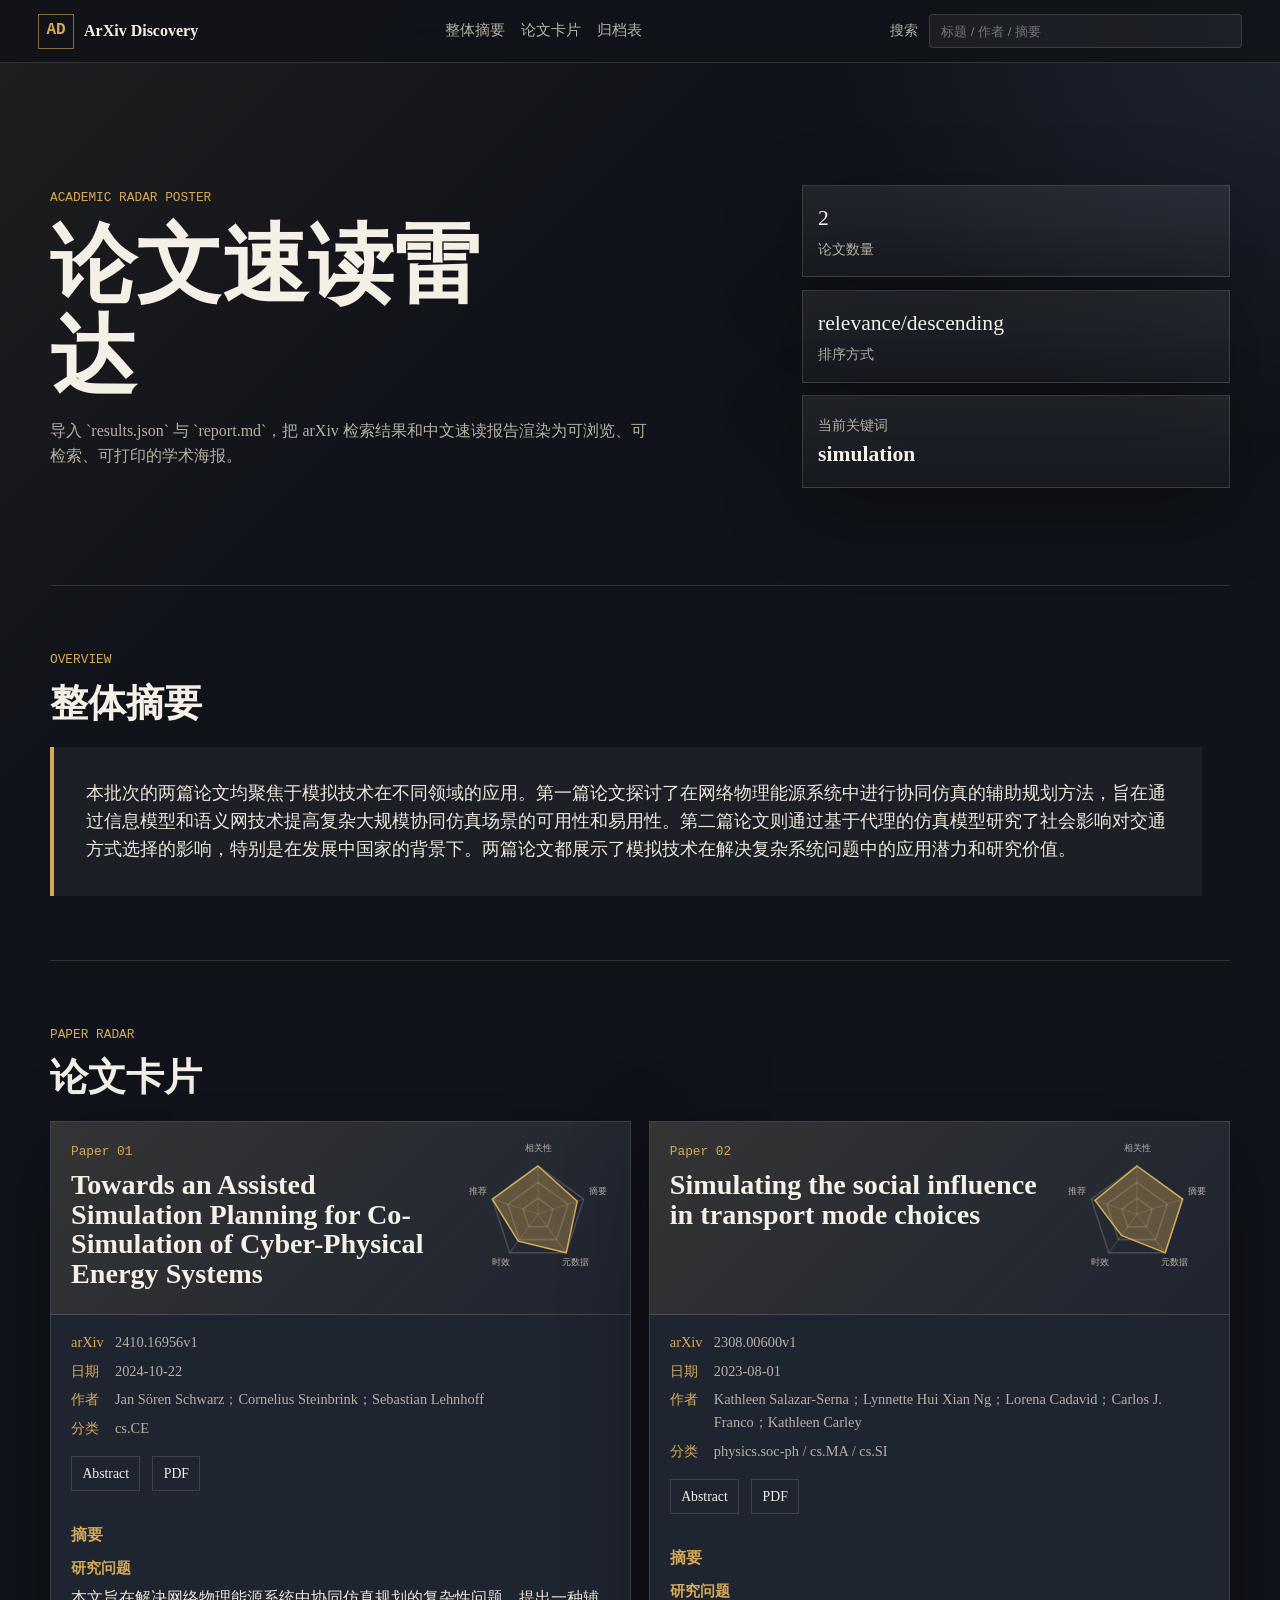
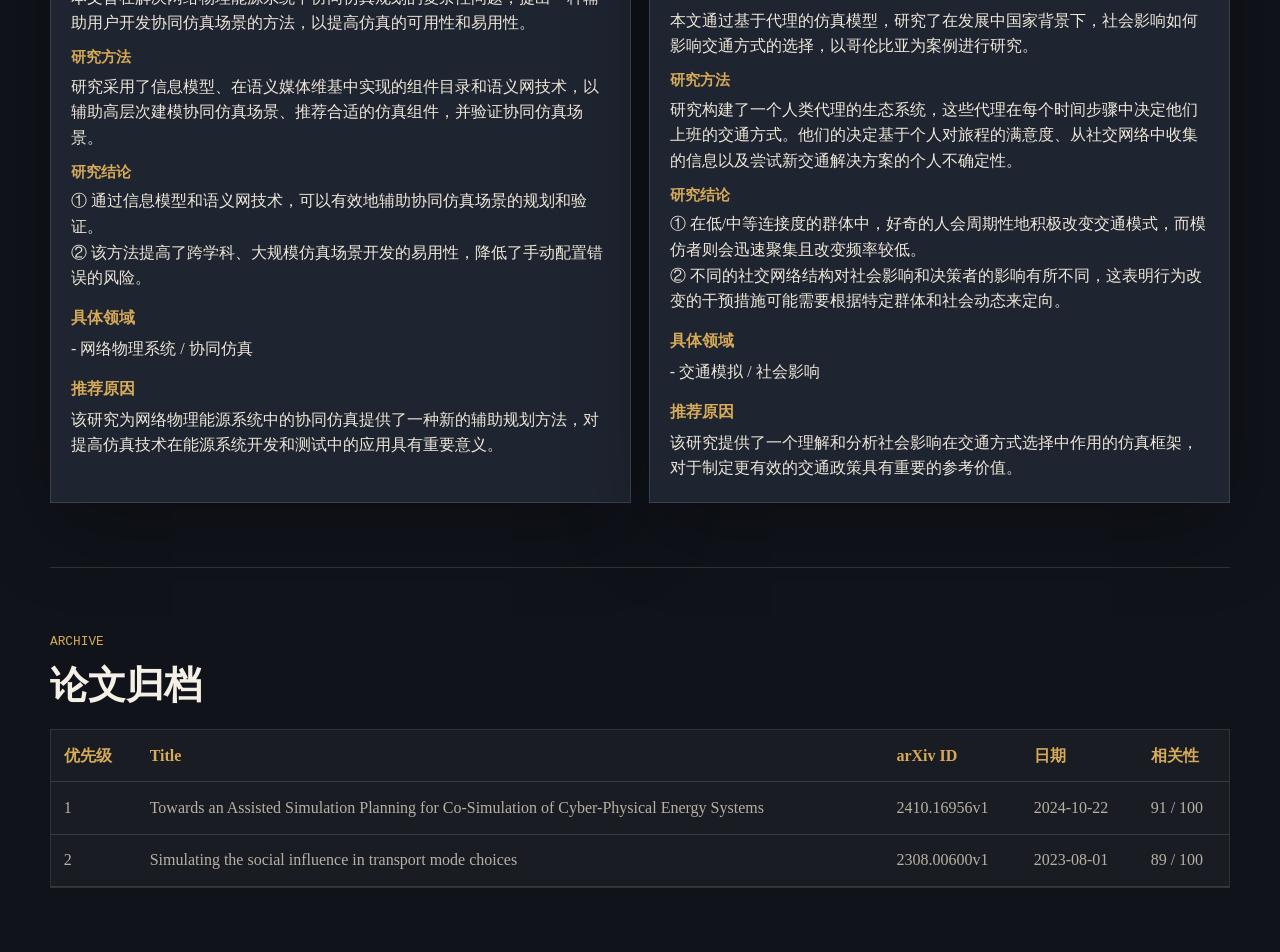
==== runs/2-3-simulation/index.html @ 4f0e8d88 "自动打开html" ====
<!doctype html>
<html lang="zh-CN">
  <head>
    <meta charset="utf-8" />
    <meta name="viewport" content="width=device-width, initial-scale=1" />
    <title>ArXiv Discovery 论文雷达</title>
    <style>
:root {
  --ink: #f5f0e6;
  --muted: #b8b0a3;
  --paper: #151820;
  --panel: #1e2430;
  --panel-2: #252b37;
  --line: rgba(245, 240, 230, 0.14);
  --gold: #d6aa58;
  --sage: #8fb7a0;
  --coral: #d88a70;
  --blue: #88a6d8;
  --shadow: 0 24px 80px rgba(0, 0, 0, 0.28);
}

* {
  box-sizing: border-box;
}

html {
  scroll-behavior: smooth;
}

body {
  margin: 0;
  background:
    linear-gradient(135deg, rgba(214, 170, 88, 0.08), transparent 36rem),
    radial-gradient(circle at top right, rgba(136, 166, 216, 0.12), transparent 28rem),
    #10131a;
  color: var(--ink);
  font-family: Georgia, "Times New Roman", "Songti SC", serif;
  line-height: 1.6;
}

a {
  color: inherit;
}

.topbar {
  position: sticky;
  top: 0;
  z-index: 20;
  display: grid;
  grid-template-columns: max-content 1fr minmax(14rem, 22rem);
  gap: 1.25rem;
  align-items: center;
  padding: 0.85rem clamp(1rem, 3vw, 2.5rem);
  border-bottom: 1px solid var(--line);
  background: rgba(16, 19, 26, 0.88);
  backdrop-filter: blur(16px);
}

.brand {
  display: inline-flex;
  gap: 0.65rem;
  align-items: center;
  text-decoration: none;
  font-weight: 700;
}

.brand-mark {
  display: grid;
  place-items: center;
  width: 2.2rem;
  height: 2.2rem;
  border: 1px solid rgba(214, 170, 88, 0.6);
  color: var(--gold);
  font-family: ui-monospace, SFMono-Regular, Menlo, monospace;
}

.nav {
  display: flex;
  gap: 1rem;
  justify-content: center;
  font-size: 0.92rem;
  color: var(--muted);
}

.nav a {
  text-decoration: none;
}

.nav a:hover {
  color: var(--gold);
}

.search-box {
  display: grid;
  grid-template-columns: max-content 1fr;
  gap: 0.7rem;
  align-items: center;
  color: var(--muted);
  font-size: 0.85rem;
}

.search-box input,
.import-panel input {
  width: 100%;
  min-width: 0;
}

.search-box input {
  border: 1px solid var(--line);
  border-radius: 4px;
  padding: 0.55rem 0.7rem;
  background: rgba(255, 255, 255, 0.05);
  color: var(--ink);
}

main {
  width: min(1180px, calc(100% - 2rem));
  margin: 0 auto;
}

.hero {
  min-height: 58vh;
  display: grid;
  grid-template-columns: minmax(0, 1.25fr) minmax(18rem, 0.75fr);
  gap: clamp(1.25rem, 3vw, 3rem);
  align-items: center;
  padding: clamp(2rem, 5vw, 4rem) 0 2.5rem;
}

.eyebrow {
  margin: 0 0 0.75rem;
  color: var(--gold);
  font-family: ui-monospace, SFMono-Regular, Menlo, monospace;
  font-size: 0.8rem;
  letter-spacing: 0;
  text-transform: uppercase;
}

h1,
h2,
h3 {
  margin: 0;
  line-height: 1.05;
}

h1 {
  max-width: 10ch;
  font-size: clamp(2.7rem, 7vw, 5.4rem);
  font-weight: 700;
}

h2 {
  font-size: clamp(1.35rem, 3vw, 2.4rem);
}

h3 {
  font-size: clamp(1.35rem, 2.2vw, 2rem);
}

.hero-text {
  max-width: 38rem;
  color: var(--muted);
  font-size: 1rem;
}

.import-panel {
  display: grid;
  grid-template-columns: repeat(2, minmax(0, 1fr));
  gap: 0.9rem;
  max-width: 48rem;
  margin-top: 2rem;
}

.is-exported .import-panel {
  display: none;
}

.import-panel label {
  display: grid;
  gap: 0.6rem;
  padding: 1rem;
  border: 1px solid var(--line);
  background: rgba(255, 255, 255, 0.04);
}

.import-panel span {
  color: var(--muted);
  font-size: 0.9rem;
}

.hero-dashboard {
  display: grid;
  gap: 0.8rem;
}

.metric,
.query-card {
  padding: 0.95rem;
  border: 1px solid var(--line);
  background: linear-gradient(180deg, rgba(255, 255, 255, 0.07), rgba(255, 255, 255, 0.03));
  box-shadow: var(--shadow);
}

.metric span,
.query-card strong {
  display: block;
  overflow-wrap: anywhere;
  color: var(--ink);
  font-size: 1.35rem;
}

.metric strong,
.query-card span {
  color: var(--muted);
  font-size: 0.85rem;
  font-weight: 400;
}

.section-band {
  padding: 4rem 0;
  border-top: 1px solid var(--line);
}

.section-heading {
  display: block;
  margin-bottom: 1.5rem;
  text-align: left;
}

.summary-block {
  max-width: 72rem;
  padding: clamp(1.25rem, 3vw, 2rem);
  border-left: 4px solid var(--gold);
  background: rgba(255, 255, 255, 0.05);
  color: #eee6d8;
  font-size: 1.1rem;
}

.paper-grid {
  display: grid;
  grid-template-columns: repeat(2, minmax(0, 1fr));
  gap: 1.1rem;
}

.paper-grid.empty {
  display: block;
  color: var(--muted);
}

.paper-card {
  border: 1px solid var(--line);
  background: var(--panel);
  box-shadow: var(--shadow);
}

.paper-card.hidden {
  display: none;
}

.paper-card-head {
  display: grid;
  grid-template-columns: minmax(0, 1fr) 9rem;
  gap: 1rem;
  align-items: start;
  padding: 1.25rem;
  border-bottom: 1px solid var(--line);
  background: linear-gradient(135deg, rgba(214, 170, 88, 0.12), transparent);
}

.paper-index {
  margin: 0 0 0.45rem;
  color: var(--gold);
  font-family: ui-monospace, SFMono-Regular, Menlo, monospace;
  font-size: 0.8rem;
}

.meta-list {
  display: grid;
  grid-template-columns: max-content 1fr;
  gap: 0.35rem 0.7rem;
  margin: 0;
  padding: 1rem 1.25rem;
  color: var(--muted);
  font-size: 0.9rem;
}

.meta-list dt {
  color: var(--gold);
}

.meta-list dd {
  margin: 0;
  overflow-wrap: anywhere;
}

.link-row {
  display: flex;
  gap: 0.75rem;
  flex-wrap: wrap;
  padding: 0 1.25rem 1rem;
}

.link-row a {
  border: 1px solid var(--line);
  padding: 0.35rem 0.65rem;
  color: var(--ink);
  text-decoration: none;
  font-size: 0.86rem;
}

.link-row a:hover {
  border-color: var(--gold);
  color: var(--gold);
}

.paper-body {
  padding: 0 1.25rem 1.35rem;
}

.paper-body h4 {
  margin: 0.9rem 0 0.35rem;
  color: var(--gold);
  font-size: 0.98rem;
}

.paper-body p {
  margin: 0;
  color: #eee6d8;
  white-space: normal;
}

.summary-item {
  margin: 0.65rem 0;
}

.summary-item strong {
  display: block;
  margin-bottom: 0.25rem;
  color: var(--gold);
  font-size: 0.92rem;
}

.radar {
  width: 100%;
  height: auto;
}

.radar text {
  fill: var(--muted);
  font-size: 8px;
  font-family: ui-monospace, SFMono-Regular, Menlo, monospace;
}

.table-wrap {
  overflow-x: auto;
  border: 1px solid var(--line);
}

table {
  width: 100%;
  border-collapse: collapse;
  min-width: 46rem;
  background: rgba(255, 255, 255, 0.04);
}

th,
td {
  padding: 0.8rem;
  border-bottom: 1px solid var(--line);
  text-align: left;
  vertical-align: top;
}

th {
  color: var(--gold);
  font-weight: 600;
}

td {
  color: var(--muted);
}

mark {
  background: rgba(214, 170, 88, 0.35);
  color: var(--ink);
  padding: 0 0.1rem;
}

@media (max-width: 860px) {
  .topbar {
    grid-template-columns: 1fr;
  }

  .nav {
    justify-content: flex-start;
    overflow-x: auto;
  }

  .hero,
  .paper-grid,
  .import-panel {
    grid-template-columns: 1fr;
  }

  .paper-card-head {
    grid-template-columns: 1fr;
  }
}

@media print {
  body {
    background: #fff;
    color: #111;
  }

  .topbar,
  .import-panel,
  .search-box {
    display: none;
  }

  main {
    width: 100%;
  }

  .hero {
    min-height: auto;
  }

  .paper-card,
  .metric,
  .query-card,
  .summary-block {
    box-shadow: none;
    break-inside: avoid;
  }
}

</style>
  </head>
  <body class="is-exported">
    <header class="topbar">
      <a class="brand" href="#hero" aria-label="回到顶部">
        <span class="brand-mark">AD</span>
        <span>ArXiv Discovery</span>
      </a>
      <nav class="nav">
        <a href="#summary">整体摘要</a>
        <a href="#papers">论文卡片</a>
        <a href="#archive">归档表</a>
      </nav>
      <label class="search-box">
        <span>搜索</span>
        <input id="keywordInput" type="search" placeholder="标题 / 作者 / 摘要" />
      </label>
    </header>

    <main>
      <section id="hero" class="hero">
        <div class="hero-copy">
          <p class="eyebrow">Academic Radar Poster</p>
          <h1>论文速读雷达</h1>
          <p id="heroText" class="hero-text">
            导入 `results.json` 与 `report.md`，把 arXiv 检索结果和中文速读报告渲染为可浏览、可检索、可打印的学术海报。
          </p>
</div>
        <div class="hero-dashboard" aria-label="报告概览">
          <div class="metric">
            <span id="paperCount">0</span>
            <strong>论文数量</strong>
          </div>
          <div class="metric">
            <span id="sortValue">未导入</span>
            <strong>排序方式</strong>
          </div>
          <div class="query-card">
            <span>当前关键词</span>
            <strong id="queryValue">等待导入</strong>
          </div>
        </div>
      </section>

      <section id="summary" class="section-band">
        <div class="section-heading">
          <p class="eyebrow">Overview</p>
          <h2>整体摘要</h2>
        </div>
        <article id="overallSummary" class="summary-block">
          请先导入完整流程生成的 `results.json` 和 `report.md`。如果只有 `results.json`，页面仍会展示论文元数据，但不会显示中文摘要。
        </article>
      </section>

      <section id="papers" class="section-band">
        <div class="section-heading">
          <p class="eyebrow">Paper Radar</p>
          <h2>论文卡片</h2>
        </div>
        <div id="paperGrid" class="paper-grid empty">
          <p>尚未导入论文数据。</p>
        </div>
      </section>

      <section id="archive" class="section-band">
        <div class="section-heading">
          <p class="eyebrow">Archive</p>
          <h2>论文归档</h2>
        </div>
        <div class="table-wrap">
          <table>
            <thead>
              <tr>
                <th>优先级</th>
                <th>Title</th>
                <th>arXiv ID</th>
                <th>日期</th>
                <th>相关性</th>
              </tr>
            </thead>
            <tbody id="archiveBody">
              <tr>
                <td colspan="5">尚未导入论文数据。</td>
              </tr>
            </tbody>
          </table>
        </div>
      </section>
    </main>

    <template id="paperTemplate">
      <article class="paper-card">
        <div class="paper-card-head">
          <div>
            <p class="paper-index"></p>
            <h3></h3>
          </div>
          <div class="radar-slot"></div>
        </div>
        <dl class="meta-list"></dl>
        <div class="link-row"></div>
        <div class="paper-body">
          <div class="paper-summary"></div>
          <div class="paper-field"></div>
          <div class="paper-reason"></div>
        </div>
      </article>
    </template>

    <script>
window.ARXIV_DISCOVERY_DATA = {"results": {"query": "simulation", "category": null, "sort_by": "relevance", "sort_order": "descending", "requested_results": 2, "date_from": "2023-05-01", "date_to": "2026-04-30", "keywords": ["simulation"], "returned_results": 2, "papers": [{"arxiv_id": "2410.16956v1", "title": "Towards an Assisted Simulation Planning for Co-Simulation of Cyber-Physical Energy Systems", "summary": "Increasing complexity in the power system and the transformation towards a smart grid lead to the necessity of new tools and methods for the development and testing of new technologies. One testing method is co-simulation, which allows coupling simulation components from different domains to test their interaction. Because the manual configuration of complex large-scale co-simulation scenarios can be error-prone, we propose an approach for assisting the user in the development of co-simulation scenarios. Our approach uses an information model, a component catalog implemented in a Semantic Media Wiki, and Semantic Web technologies to assist the high-level modeling of co-simulation scenarios, recommend suitable simulation components, and validate co-simulation scenarios. This assistance aims to improve the usability of co-simulation in the development of interdisciplinary, large-scale scenarios.", "authors": ["Jan Sören Schwarz", "Cornelius Steinbrink", "Sebastian Lehnhoff"], "published": "2024-10-22T12:36:39Z", "updated": "2024-10-22T12:36:39Z", "abstract_url": "http://arxiv.org/abs/2410.16956v1", "pdf_url": "https://arxiv.org/pdf/2410.16956v1", "primary_category": "cs.CE", "categories": ["cs.CE"]}, {"arxiv_id": "2308.00600v1", "title": "Simulating the social influence in transport mode choices", "summary": "Agent-based simulations have been used in modeling transportation systems for traffic management and passenger flows. In this work, we hope to shed light on the complex factors that influence transportation mode decisions within developing countries, using Colombia as a case study. We model an ecosystem of human agents that decide at each time step on the mode of transportation they would take to work. Their decision is based on a combination of their personal satisfaction with the journey they had just taken, which is evaluated across a personal vector of needs, the information they crowdsource from their prevailing social network, and their personal uncertainty about the experience of trying a new transport solution. We simulate different network structures to analyze the social influence for different decision-makers. We find that in low/medium connected groups inquisitive people actively change modes cyclically over the years while imitators cluster rapidly and change less frequently.", "authors": ["Kathleen Salazar-Serna", "Lynnette Hui Xian Ng", "Lorena Cadavid", "Carlos J. Franco", "Kathleen Carley"], "published": "2023-08-01T15:28:18Z", "updated": "2023-08-01T15:28:18Z", "abstract_url": "http://arxiv.org/abs/2308.00600v1", "pdf_url": "https://arxiv.org/pdf/2308.00600v1", "primary_category": "physics.soc-ph", "categories": ["physics.soc-ph", "cs.MA", "cs.SI"]}]}, "reportText": "# arXiv Discovery：simulation\n\n- 搜索关键词：`simulation`\n- arXiv 分类：`cs.CE / physics.soc-ph`\n- 排序方式：`relevance/descending`\n- 处理论文数：`2`\n- 备注：`无`\n\n## 整体摘要\n\n本批次的两篇论文均聚焦于模拟技术在不同领域的应用。第一篇论文探讨了在网络物理能源系统中进行协同仿真的辅助规划方法，旨在通过信息模型和语义网技术提高复杂大规模协同仿真场景的可用性和易用性。第二篇论文则通过基于代理的仿真模型研究了社会影响对交通方式选择的影响，特别是在发展中国家的背景下。两篇论文都展示了模拟技术在解决复杂系统问题中的应用潜力和研究价值。\n\n## 1. Towards an Assisted Simulation Planning for Co-Simulation of Cyber-Physical Energy Systems\n\n- arXiv ID：`2410.16956v1`\n- 链接：[Abstract](https://arxiv.org/abs/2410.16956v1)，[PDF](https://arxiv.org/pdf/2410.16956v1)\n- 作者：Jan Sören Schwarz；Cornelius Steinbrink；Sebastian Lehnhoff\n- 发布/更新：2024-10-22 / 2024-10-22\n\n### 摘要\n\n**研究问题**\n\n本文旨在解决网络物理能源系统中协同仿真规划的复杂性问题，提出一种辅助用户开发协同仿真场景的方法，以提高仿真的可用性和易用性。\n\n**研究方法**\n\n研究采用了信息模型、在语义媒体维基中实现的组件目录和语义网技术，以辅助高层次建模协同仿真场景、推荐合适的仿真组件，并验证协同仿真场景。\n\n**研究结论**\n\n① 通过信息模型和语义网技术，可以有效地辅助协同仿真场景的规划和验证。\n② 该方法提高了跨学科、大规模仿真场景开发的易用性，降低了手动配置错误的风险。\n\n### 具体领域\n\n- 网络物理系统 / 协同仿真\n\n### 推荐原因\n\n该研究为网络物理能源系统中的协同仿真提供了一种新的辅助规划方法，对提高仿真技术在能源系统开发和测试中的应用具有重要意义。\n\n## 2. Simulating the social influence in transport mode choices\n\n- arXiv ID：`2308.00600v1`\n- 链接：[Abstract](https://arxiv.org/abs/2308.00600v1)，[PDF](https://arxiv.org/pdf/2308.00600v1)\n- 作者：Kathleen Salazar-Serna；Lynnette Hui Xian Ng；Lorena Cadavid；Carlos J. Franco；Kathleen Carley\n- 发布/更新：2023-08-01 / 2023-08-01\n\n### 摘要\n\n**研究问题**\n\n本文通过基于代理的仿真模型，研究了在发展中国家背景下，社会影响如何影响交通方式的选择，以哥伦比亚为案例进行研究。\n\n**研究方法**\n\n研究构建了一个人类代理的生态系统，这些代理在每个时间步骤中决定他们上班的交通方式。他们的决定基于个人对旅程的满意度、从社交网络中收集的信息以及尝试新交通解决方案的个人不确定性。\n\n**研究结论**\n\n① 在低/中等连接度的群体中，好奇的人会周期性地积极改变交通模式，而模仿者则会迅速聚集且改变频率较低。\n② 不同的社交网络结构对社会影响和决策者的影响有所不同，这表明行为改变的干预措施可能需要根据特定群体和社会动态来定向。\n\n### 具体领域\n\n- 交通模拟 / 社会影响\n\n### 推荐原因\n\n该研究提供了一个理解和分析社会影响在交通方式选择中作用的仿真框架，对于制定更有效的交通政策具有重要的参考价值。\n\n## 阅读顺序\n\n1. 对于关注网络物理系统和能源系统仿真的读者，推荐首先阅读第一篇论文。\n2. 对于研究交通模拟和社会影响的学者，第二篇论文提供了一个具体的案例研究。\n3. 两篇论文均提供了仿真技术在不同领域的应用实例，可以根据研究兴趣选择阅读。"};
</script>
<script>
const state = {
  results: null,
  reportText: "",
  parsedReport: { overall: "", papers: [] },
  mergedPapers: [],
};

const nodes = {
  resultsFile: document.querySelector("#resultsFile"),
  reportFile: document.querySelector("#reportFile"),
  keywordInput: document.querySelector("#keywordInput"),
  paperCount: document.querySelector("#paperCount"),
  sortValue: document.querySelector("#sortValue"),
  queryValue: document.querySelector("#queryValue"),
  heroText: document.querySelector("#heroText"),
  overallSummary: document.querySelector("#overallSummary"),
  paperGrid: document.querySelector("#paperGrid"),
  archiveBody: document.querySelector("#archiveBody"),
  paperTemplate: document.querySelector("#paperTemplate"),
};

if (nodes.resultsFile) {
  nodes.resultsFile.addEventListener("change", async (event) => {
    const file = event.target.files?.[0];
    if (!file) return;
    const text = await file.text();
    state.results = JSON.parse(text);
    render();
  });
}

if (nodes.reportFile) {
  nodes.reportFile.addEventListener("change", async (event) => {
    const file = event.target.files?.[0];
    if (!file) return;
    state.reportText = await file.text();
    state.parsedReport = parseReport(state.reportText);
    render();
  });
}

nodes.keywordInput.addEventListener("input", () => {
  applySearch(nodes.keywordInput.value.trim());
});

const embedded = window.ARXIV_DISCOVERY_DATA;
if (embedded?.results) {
  document.body.classList.add("is-exported");
  state.results = embedded.results;
  state.reportText = embedded.reportText || "";
  state.parsedReport = parseReport(state.reportText);
  render();
}

function parseReport(markdown) {
  const overallMatch = markdown.match(/##\s*整体摘要\s*([\s\S]*?)(?=\n##\s+\d+\.|\n##\s+阅读顺序|\n##\s+[^\n]+|$)/);
  const papers = [];
  const paperPattern = /##\s+(\d+)\.\s+(.+?)\n([\s\S]*?)(?=\n##\s+\d+\.|\n##\s+阅读顺序|$)/g;
  let match;
  while ((match = paperPattern.exec(markdown)) !== null) {
    const body = match[3];
    papers.push({
      index: Number(match[1]),
      title: match[2].trim(),
      arxivId: pick(body, /arXiv ID[：:]\s*`?([^`\n]+)`?/),
      authors: pick(body, /作者[：:]\s*([^\n]+)/),
      date: pick(body, /发布\/更新[：:]\s*([^\n]+)/),
      summaryParts: researchSummaryParts(body),
      summary: researchSummary(body),
      field: section(body, "具体领域"),
      reason: section(body, "推荐原因"),
    });
  }
  return {
    overall: cleanup(overallMatch?.[1] || ""),
    papers,
  };
}

function pick(text, pattern) {
  return cleanup(text.match(pattern)?.[1] || "");
}

function section(text, title) {
  const pattern = new RegExp(`###\\s*${title}\\s*([\\s\\S]*?)(?=\\n###\\s+|$)`);
  return cleanup(text.match(pattern)?.[1] || "");
}

function boldSection(text, title) {
  const pattern = new RegExp(`\\*\\*${title}\\*\\*\\s*([\\s\\S]*?)(?=\\n\\*\\*[^*]+\\*\\*|\\n###\\s+|$)`);
  return cleanup(text.match(pattern)?.[1] || "");
}

function researchSummaryParts(text) {
  const summaryBlock = section(text, "摘要");
  return {
    question: boldSection(summaryBlock, "研究问题") || section(text, "研究问题"),
    method: boldSection(summaryBlock, "研究方法") || section(text, "研究方法"),
    findings: boldSection(summaryBlock, "研究结论") || section(text, "研究结论"),
  };
}

function researchSummary(text) {
  const summaryParts = researchSummaryParts(text);
  const parts = [
    ["研究问题", summaryParts.question],
    ["研究方法", summaryParts.method],
    ["研究结论", summaryParts.findings],
  ].filter(([, value]) => value);
  return parts.map(([title, value]) => `${title}：${value}`).join("\n\n");
}

function cleanup(text) {
  return text
    .replace(/```[\s\S]*?```/g, "")
    .replace(/\[[^\]]+\]\([^)]+\)/g, (value) => value.replace(/\(([^)]+)\)/, ""))
    .replace(/\s+\n/g, "\n")
    .trim();
}

function render() {
  const results = state.results || {};
  const metadataPapers = Array.isArray(results.papers) ? results.papers : [];
  state.mergedPapers = metadataPapers.map((paper, index) => mergePaper(paper, index));

  nodes.paperCount.textContent = String(metadataPapers.length || state.parsedReport.papers.length || 0);
  nodes.sortValue.textContent = results.sort_by ? `${results.sort_by}/${results.sort_order || "descending"}` : "未导入";
  nodes.queryValue.textContent = results.query || "等待导入";
  nodes.overallSummary.textContent =
    state.parsedReport.overall ||
    (metadataPapers.length ? "已导入 arXiv 元数据。继续导入 report.md 后，将显示整体摘要和单篇推荐原因。" : "请先导入完整流程生成的 results.json 和 report.md。");

  renderPapers(state.mergedPapers.length ? state.mergedPapers : state.parsedReport.papers);
  renderArchive(state.mergedPapers);
  applySearch(nodes.keywordInput.value.trim());
}

function mergePaper(paper, index) {
  const reportPaper = state.parsedReport.papers.find((item) => samePaper(item, paper, index));
  const authors = Array.isArray(paper.authors) ? paper.authors.join("；") : paper.authors || reportPaper?.authors || "";
  return {
    index: index + 1,
    title: paper.title || reportPaper?.title || `Paper ${index + 1}`,
    arxivId: paper.arxiv_id || reportPaper?.arxivId || "",
    authors,
    date: dateOnly(paper.published || paper.updated || reportPaper?.date || ""),
    abstractUrl: paper.abstract_url || "",
    pdfUrl: paper.pdf_url || "",
    categories: paper.categories || [],
    arxivSummary: paper.summary || "",
    summaryParts: reportPaper?.summaryParts || null,
    field: reportPaper?.field || "",
    summary: reportPaper?.summary || "尚未导入 report.md，暂无中文摘要。",
    reason: reportPaper?.reason || "尚未导入 report.md，暂无推荐原因。",
  };
}

function samePaper(reportPaper, paper, index) {
  if (reportPaper.arxivId && paper.arxiv_id) return reportPaper.arxivId === paper.arxiv_id;
  if (reportPaper.title && paper.title) return normalize(reportPaper.title) === normalize(paper.title);
  return reportPaper.index === index + 1;
}

function normalize(value) {
  return String(value).replace(/\s+/g, " ").trim().toLowerCase();
}

function dateOnly(value) {
  return String(value).slice(0, 10) || "未知";
}

function renderPapers(papers) {
  nodes.paperGrid.innerHTML = "";
  nodes.paperGrid.classList.toggle("empty", papers.length === 0);
  if (!papers.length) {
    nodes.paperGrid.textContent = "尚未导入论文数据。";
    return;
  }

  papers.forEach((paper, index) => {
    const fragment = nodes.paperTemplate.content.cloneNode(true);
    const card = fragment.querySelector(".paper-card");
    card.dataset.search = [paper.title, paper.authors, paper.summary, paper.reason, paper.arxivSummary].join(" ").toLowerCase();
    fragment.querySelector(".paper-index").textContent = `Paper ${String(index + 1).padStart(2, "0")}`;
    fragment.querySelector("h3").textContent = paper.title;
    fragment.querySelector(".meta-list").innerHTML = metadataMarkup(paper);
    fragment.querySelector(".link-row").innerHTML = linksMarkup(paper);
    fragment.querySelector(".paper-summary").innerHTML = summaryMarkup(paper);
    fragment.querySelector(".paper-field").innerHTML = sectionMarkup("具体领域", paper.field || "暂无具体领域。");
    fragment.querySelector(".paper-reason").innerHTML = sectionMarkup("推荐原因", paper.reason || "暂无推荐原因。");
    fragment.querySelector(".radar-slot").innerHTML = radarSvg(scorePaper(paper));
    nodes.paperGrid.appendChild(fragment);
  });
}

function summaryMarkup(paper) {
  const parts = paper.summaryParts || {};
  if (parts.question || parts.method || parts.findings) {
    return [
      `<h4>摘要</h4>`,
      summaryItemMarkup("研究问题", parts.question),
      summaryItemMarkup("研究方法", parts.method),
      summaryItemMarkup("研究结论", parts.findings),
    ].join("");
  }
  return sectionMarkup("摘要", paper.summary || "暂无摘要。");
}

function summaryItemMarkup(title, value) {
  if (!value) return "";
  return `<div class="summary-item"><strong>${escapeHtml(title)}</strong><p>${formatMultiline(value)}</p></div>`;
}

function sectionMarkup(title, value) {
  return `<h4>${escapeHtml(title)}</h4><p>${formatMultiline(value)}</p>`;
}

function formatMultiline(value) {
  return escapeHtml(value)
    .split(/\n+/)
    .filter(Boolean)
    .map((line) => line.trim())
    .join("<br />");
}

function metadataMarkup(paper) {
  return [
    ["arXiv", paper.arxivId || "未知"],
    ["日期", paper.date || "未知"],
    ["作者", paper.authors || "未知"],
    ["分类", Array.isArray(paper.categories) ? paper.categories.join(" / ") : "未知"],
  ]
    .map(([key, value]) => `<dt>${escapeHtml(key)}</dt><dd>${escapeHtml(value)}</dd>`)
    .join("");
}

function linksMarkup(paper) {
  const links = [];
  if (paper.abstractUrl) links.push(`<a href="${escapeAttribute(paper.abstractUrl)}" target="_blank" rel="noreferrer">Abstract</a>`);
  if (paper.pdfUrl) links.push(`<a href="${escapeAttribute(paper.pdfUrl)}" target="_blank" rel="noreferrer">PDF</a>`);
  return links.join("") || "<span>暂无链接</span>";
}

function scorePaper(paper) {
  const query = normalize(state.results?.query || "");
  const text = normalize([paper.title, paper.arxivSummary, paper.summary].join(" "));
  const tokens = query.split(/\s+/).filter(Boolean);
  const matched = tokens.filter((token) => text.includes(token)).length;
  const relevance = tokens.length ? Math.round((matched / tokens.length) * 100) : 70;
  const summaryDepth = Math.min(100, Math.round(((paper.summary || "").length / 260) * 100));
  const metadata = [paper.title, paper.authors, paper.date, paper.abstractUrl, paper.pdfUrl].filter(Boolean).length * 20;
  const freshness = freshnessScore(paper.date);
  const readability = Math.min(100, Math.round(((paper.reason || "").length / 60) * 100));
  return [
    ["相关性", clamp(relevance)],
    ["摘要", clamp(summaryDepth)],
    ["元数据", clamp(metadata)],
    ["时效", clamp(freshness)],
    ["推荐", clamp(readability)],
  ];
}

function freshnessScore(dateText) {
  const time = Date.parse(dateText);
  if (Number.isNaN(time)) return 55;
  const days = (Date.now() - time) / 86400000;
  if (days <= 30) return 100;
  if (days <= 365) return 85;
  if (days <= 1095) return 70;
  return 55;
}

function clamp(value) {
  return Math.max(0, Math.min(100, value));
}

function radarSvg(scores) {
  const size = 132;
  const center = size / 2;
  const radius = 44;
  const points = scores.map(([, score], index) => point(center, radius * (score / 100), index, scores.length));
  const grid = [0.33, 0.66, 1]
    .map((scale) => polygon(scores.map((_, index) => point(center, radius * scale, index, scores.length)), "none", "rgba(245,240,230,.18)"))
    .join("");
  const axes = scores
    .map(([label], index) => {
      const end = point(center, radius, index, scores.length);
      const labelPoint = point(center, radius + 14, index, scores.length);
      return `<line x1="${center}" y1="${center}" x2="${end.x}" y2="${end.y}" stroke="rgba(245,240,230,.14)" /><text x="${labelPoint.x}" y="${labelPoint.y}" text-anchor="middle">${label}</text>`;
    })
    .join("");
  return `<svg class="radar" viewBox="0 0 ${size} ${size}" role="img" aria-label="论文雷达评分">${grid}${axes}${polygon(points, "rgba(214,170,88,.35)", "#d6aa58")}</svg>`;
}

function point(center, radius, index, total) {
  const angle = -Math.PI / 2 + (Math.PI * 2 * index) / total;
  return {
    x: Number((center + Math.cos(angle) * radius).toFixed(2)),
    y: Number((center + Math.sin(angle) * radius).toFixed(2)),
  };
}

function polygon(points, fill, stroke) {
  const value = points.map((item) => `${item.x},${item.y}`).join(" ");
  return `<polygon points="${value}" fill="${fill}" stroke="${stroke}" stroke-width="1.4" />`;
}

function renderArchive(papers) {
  if (!papers.length) {
    nodes.archiveBody.innerHTML = `<tr><td colspan="5">尚未导入论文数据。</td></tr>`;
    return;
  }
  nodes.archiveBody.innerHTML = papers
    .map((paper, index) => {
      const score = average(scorePaper(paper).map((item) => item[1]));
      return `<tr><td>${index + 1}</td><td>${escapeHtml(paper.title)}</td><td>${escapeHtml(paper.arxivId)}</td><td>${escapeHtml(paper.date)}</td><td>${score} / 100</td></tr>`;
    })
    .join("");
}

function average(values) {
  return Math.round(values.reduce((sum, value) => sum + value, 0) / values.length);
}

function applySearch(keyword) {
  const normalized = keyword.toLowerCase();
  document.querySelectorAll(".paper-card").forEach((card) => {
    const matched = !normalized || card.dataset.search.includes(normalized);
    card.classList.toggle("hidden", !matched);
  });
}

function escapeHtml(value) {
  return String(value)
    .replaceAll("&", "&amp;")
    .replaceAll("<", "&lt;")
    .replaceAll(">", "&gt;")
    .replaceAll('"', "&quot;")
    .replaceAll("'", "&#039;");
}

function escapeAttribute(value) {
  return escapeHtml(value).replaceAll("`", "&#096;");
}

</script>
  </body>
</html>
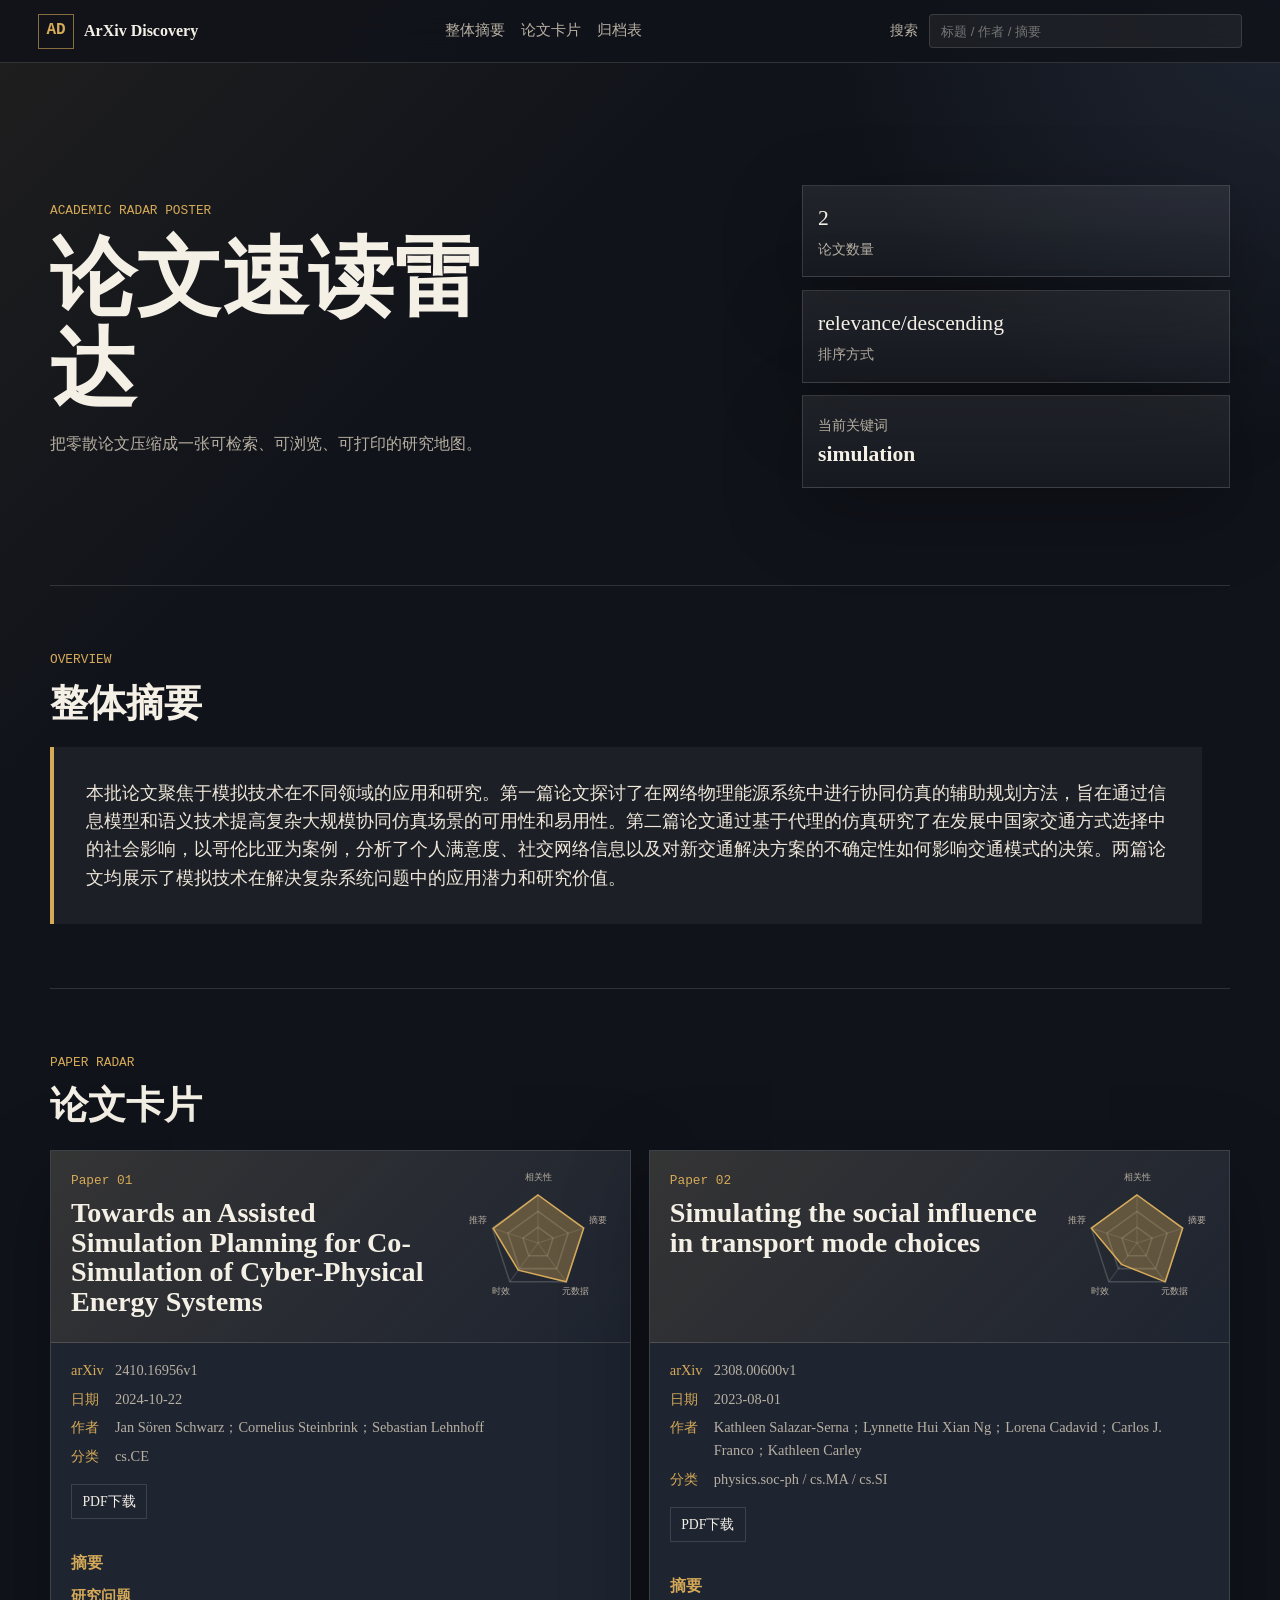
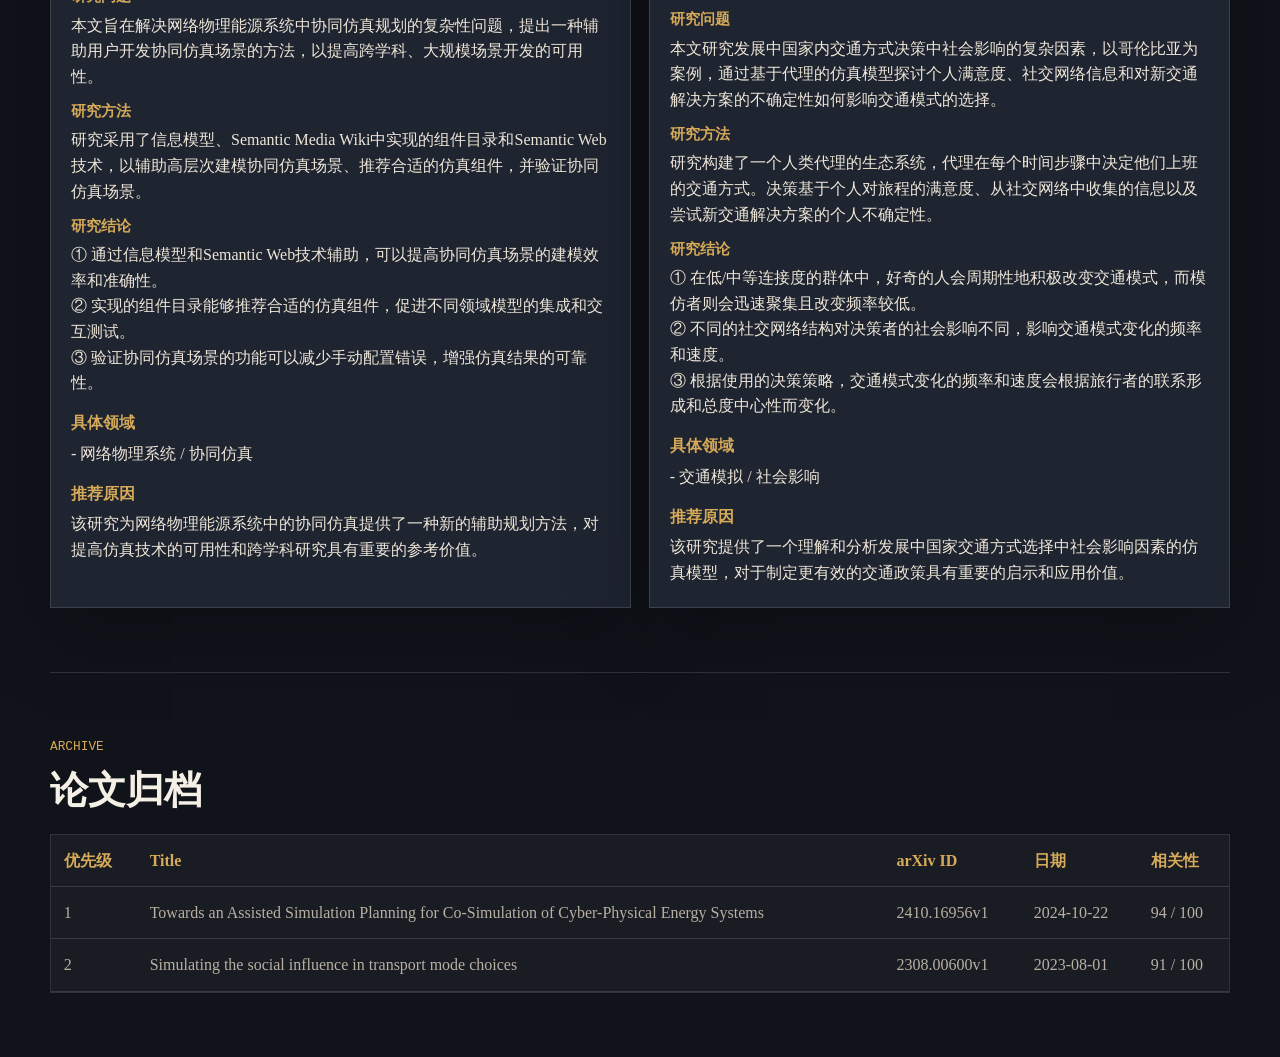
==== commit 92130508: "分批生成论文摘要" ====
--- a/runs/2-3-simulation/index.html
+++ b/runs/2-3-simulation/index.html
@@ -461,7 +461,7 @@
           <p class="eyebrow">Academic Radar Poster</p>
           <h1>论文速读雷达</h1>
           <p id="heroText" class="hero-text">
-            导入 `results.json` 与 `report.md`，把 arXiv 检索结果和中文速读报告渲染为可浏览、可检索、可打印的学术海报。
+            把零散论文压缩成一张可检索、可浏览、可打印的研究地图。
           </p>
 </div>
         <div class="hero-dashboard" aria-label="报告概览">
@@ -546,7 +546,7 @@
     </template>
 
     <script>
-window.ARXIV_DISCOVERY_DATA = {"results": {"query": "simulation", "category": null, "sort_by": "relevance", "sort_order": "descending", "requested_results": 2, "date_from": "2023-05-01", "date_to": "2026-04-30", "keywords": ["simulation"], "returned_results": 2, "papers": [{"arxiv_id": "2410.16956v1", "title": "Towards an Assisted Simulation Planning for Co-Simulation of Cyber-Physical Energy Systems", "summary": "Increasing complexity in the power system and the transformation towards a smart grid lead to the necessity of new tools and methods for the development and testing of new technologies. One testing method is co-simulation, which allows coupling simulation components from different domains to test their interaction. Because the manual configuration of complex large-scale co-simulation scenarios can be error-prone, we propose an approach for assisting the user in the development of co-simulation scenarios. Our approach uses an information model, a component catalog implemented in a Semantic Media Wiki, and Semantic Web technologies to assist the high-level modeling of co-simulation scenarios, recommend suitable simulation components, and validate co-simulation scenarios. This assistance aims to improve the usability of co-simulation in the development of interdisciplinary, large-scale scenarios.", "authors": ["Jan Sören Schwarz", "Cornelius Steinbrink", "Sebastian Lehnhoff"], "published": "2024-10-22T12:36:39Z", "updated": "2024-10-22T12:36:39Z", "abstract_url": "http://arxiv.org/abs/2410.16956v1", "pdf_url": "https://arxiv.org/pdf/2410.16956v1", "primary_category": "cs.CE", "categories": ["cs.CE"]}, {"arxiv_id": "2308.00600v1", "title": "Simulating the social influence in transport mode choices", "summary": "Agent-based simulations have been used in modeling transportation systems for traffic management and passenger flows. In this work, we hope to shed light on the complex factors that influence transportation mode decisions within developing countries, using Colombia as a case study. We model an ecosystem of human agents that decide at each time step on the mode of transportation they would take to work. Their decision is based on a combination of their personal satisfaction with the journey they had just taken, which is evaluated across a personal vector of needs, the information they crowdsource from their prevailing social network, and their personal uncertainty about the experience of trying a new transport solution. We simulate different network structures to analyze the social influence for different decision-makers. We find that in low/medium connected groups inquisitive people actively change modes cyclically over the years while imitators cluster rapidly and change less frequently.", "authors": ["Kathleen Salazar-Serna", "Lynnette Hui Xian Ng", "Lorena Cadavid", "Carlos J. Franco", "Kathleen Carley"], "published": "2023-08-01T15:28:18Z", "updated": "2023-08-01T15:28:18Z", "abstract_url": "http://arxiv.org/abs/2308.00600v1", "pdf_url": "https://arxiv.org/pdf/2308.00600v1", "primary_category": "physics.soc-ph", "categories": ["physics.soc-ph", "cs.MA", "cs.SI"]}]}, "reportText": "# arXiv Discovery：simulation\n\n- 搜索关键词：`simulation`\n- arXiv 分类：`cs.CE / physics.soc-ph`\n- 排序方式：`relevance/descending`\n- 处理论文数：`2`\n- 备注：`无`\n\n## 整体摘要\n\n本批次的两篇论文均聚焦于模拟技术在不同领域的应用。第一篇论文探讨了在网络物理能源系统中进行协同仿真的辅助规划方法，旨在通过信息模型和语义网技术提高复杂大规模协同仿真场景的可用性和易用性。第二篇论文则通过基于代理的仿真模型研究了社会影响对交通方式选择的影响，特别是在发展中国家的背景下。两篇论文都展示了模拟技术在解决复杂系统问题中的应用潜力和研究价值。\n\n## 1. Towards an Assisted Simulation Planning for Co-Simulation of Cyber-Physical Energy Systems\n\n- arXiv ID：`2410.16956v1`\n- 链接：[Abstract](https://arxiv.org/abs/2410.16956v1)，[PDF](https://arxiv.org/pdf/2410.16956v1)\n- 作者：Jan Sören Schwarz；Cornelius Steinbrink；Sebastian Lehnhoff\n- 发布/更新：2024-10-22 / 2024-10-22\n\n### 摘要\n\n**研究问题**\n\n本文旨在解决网络物理能源系统中协同仿真规划的复杂性问题，提出一种辅助用户开发协同仿真场景的方法，以提高仿真的可用性和易用性。\n\n**研究方法**\n\n研究采用了信息模型、在语义媒体维基中实现的组件目录和语义网技术，以辅助高层次建模协同仿真场景、推荐合适的仿真组件，并验证协同仿真场景。\n\n**研究结论**\n\n① 通过信息模型和语义网技术，可以有效地辅助协同仿真场景的规划和验证。\n② 该方法提高了跨学科、大规模仿真场景开发的易用性，降低了手动配置错误的风险。\n\n### 具体领域\n\n- 网络物理系统 / 协同仿真\n\n### 推荐原因\n\n该研究为网络物理能源系统中的协同仿真提供了一种新的辅助规划方法，对提高仿真技术在能源系统开发和测试中的应用具有重要意义。\n\n## 2. Simulating the social influence in transport mode choices\n\n- arXiv ID：`2308.00600v1`\n- 链接：[Abstract](https://arxiv.org/abs/2308.00600v1)，[PDF](https://arxiv.org/pdf/2308.00600v1)\n- 作者：Kathleen Salazar-Serna；Lynnette Hui Xian Ng；Lorena Cadavid；Carlos J. Franco；Kathleen Carley\n- 发布/更新：2023-08-01 / 2023-08-01\n\n### 摘要\n\n**研究问题**\n\n本文通过基于代理的仿真模型，研究了在发展中国家背景下，社会影响如何影响交通方式的选择，以哥伦比亚为案例进行研究。\n\n**研究方法**\n\n研究构建了一个人类代理的生态系统，这些代理在每个时间步骤中决定他们上班的交通方式。他们的决定基于个人对旅程的满意度、从社交网络中收集的信息以及尝试新交通解决方案的个人不确定性。\n\n**研究结论**\n\n① 在低/中等连接度的群体中，好奇的人会周期性地积极改变交通模式，而模仿者则会迅速聚集且改变频率较低。\n② 不同的社交网络结构对社会影响和决策者的影响有所不同，这表明行为改变的干预措施可能需要根据特定群体和社会动态来定向。\n\n### 具体领域\n\n- 交通模拟 / 社会影响\n\n### 推荐原因\n\n该研究提供了一个理解和分析社会影响在交通方式选择中作用的仿真框架，对于制定更有效的交通政策具有重要的参考价值。\n\n## 阅读顺序\n\n1. 对于关注网络物理系统和能源系统仿真的读者，推荐首先阅读第一篇论文。\n2. 对于研究交通模拟和社会影响的学者，第二篇论文提供了一个具体的案例研究。\n3. 两篇论文均提供了仿真技术在不同领域的应用实例，可以根据研究兴趣选择阅读。"};
+window.ARXIV_DISCOVERY_DATA = {"results": {"query": "simulation", "category": null, "sort_by": "relevance", "sort_order": "descending", "requested_results": 2, "date_from": "2023-05-01", "date_to": "2026-04-30", "keywords": ["simulation"], "returned_results": 2, "papers": [{"arxiv_id": "2410.16956v1", "title": "Towards an Assisted Simulation Planning for Co-Simulation of Cyber-Physical Energy Systems", "summary": "Increasing complexity in the power system and the transformation towards a smart grid lead to the necessity of new tools and methods for the development and testing of new technologies. One testing method is co-simulation, which allows coupling simulation components from different domains to test their interaction. Because the manual configuration of complex large-scale co-simulation scenarios can be error-prone, we propose an approach for assisting the user in the development of co-simulation scenarios. Our approach uses an information model, a component catalog implemented in a Semantic Media Wiki, and Semantic Web technologies to assist the high-level modeling of co-simulation scenarios, recommend suitable simulation components, and validate co-simulation scenarios. This assistance aims to improve the usability of co-simulation in the development of interdisciplinary, large-scale scenarios.", "authors": ["Jan Sören Schwarz", "Cornelius Steinbrink", "Sebastian Lehnhoff"], "published": "2024-10-22T12:36:39Z", "updated": "2024-10-22T12:36:39Z", "abstract_url": "http://arxiv.org/abs/2410.16956v1", "pdf_url": "https://arxiv.org/pdf/2410.16956v1", "primary_category": "cs.CE", "categories": ["cs.CE"]}, {"arxiv_id": "2308.00600v1", "title": "Simulating the social influence in transport mode choices", "summary": "Agent-based simulations have been used in modeling transportation systems for traffic management and passenger flows. In this work, we hope to shed light on the complex factors that influence transportation mode decisions within developing countries, using Colombia as a case study. We model an ecosystem of human agents that decide at each time step on the mode of transportation they would take to work. Their decision is based on a combination of their personal satisfaction with the journey they had just taken, which is evaluated across a personal vector of needs, the information they crowdsource from their prevailing social network, and their personal uncertainty about the experience of trying a new transport solution. We simulate different network structures to analyze the social influence for different decision-makers. We find that in low/medium connected groups inquisitive people actively change modes cyclically over the years while imitators cluster rapidly and change less frequently.", "authors": ["Kathleen Salazar-Serna", "Lynnette Hui Xian Ng", "Lorena Cadavid", "Carlos J. Franco", "Kathleen Carley"], "published": "2023-08-01T15:28:18Z", "updated": "2023-08-01T15:28:18Z", "abstract_url": "http://arxiv.org/abs/2308.00600v1", "pdf_url": "https://arxiv.org/pdf/2308.00600v1", "primary_category": "physics.soc-ph", "categories": ["physics.soc-ph", "cs.MA", "cs.SI"]}]}, "reportText": "# arXiv Discovery：simulation\n\n- 搜索关键词：`simulation`\n- arXiv 分类：`未指定`\n- 排序方式：`relevance/descending`\n- 处理论文数：`2`\n- 备注：`无`\n\n## 整体摘要\n\n本批论文聚焦于模拟技术在不同领域的应用和研究。第一篇论文探讨了在网络物理能源系统中进行协同仿真的辅助规划方法，旨在通过信息模型和语义技术提高复杂大规模协同仿真场景的可用性和易用性。第二篇论文通过基于代理的仿真研究了在发展中国家交通方式选择中的社会影响，以哥伦比亚为案例，分析了个人满意度、社交网络信息以及对新交通解决方案的不确定性如何影响交通模式的决策。两篇论文均展示了模拟技术在解决复杂系统问题中的应用潜力和研究价值。\n\n## 1. Towards an Assisted Simulation Planning for Co-Simulation of Cyber-Physical Energy Systems\n\n- arXiv ID：`2410.16956v1`\n- 链接：[Abstract](https://arxiv.org/abs/2410.16956v1)，[PDF](https://arxiv.org/pdf/2410.16956v1)\n- 作者：Jan Sören Schwarz；Cornelius Steinbrink；Sebastian Lehnhoff\n- 发布/更新：2024-10-22T12:36:39Z / 2024-10-22T12:36:39Z\n\n### 摘要\n\n**研究问题**\n\n本文旨在解决网络物理能源系统中协同仿真规划的复杂性问题，提出一种辅助用户开发协同仿真场景的方法，以提高跨学科、大规模场景开发的可用性。\n\n**研究方法**\n\n研究采用了信息模型、Semantic Media Wiki中实现的组件目录和Semantic Web技术，以辅助高层次建模协同仿真场景、推荐合适的仿真组件，并验证协同仿真场景。\n\n**研究结论**\n\n① 通过信息模型和Semantic Web技术辅助，可以提高协同仿真场景的建模效率和准确性。\n② 实现的组件目录能够推荐合适的仿真组件，促进不同领域模型的集成和交互测试。\n③ 验证协同仿真场景的功能可以减少手动配置错误，增强仿真结果的可靠性。\n\n### 具体领域\n\n- 网络物理系统 / 协同仿真\n\n### 推荐原因\n\n该研究为网络物理能源系统中的协同仿真提供了一种新的辅助规划方法，对提高仿真技术的可用性和跨学科研究具有重要的参考价值。\n\n## 2. Simulating the social influence in transport mode choices\n\n- arXiv ID：`2308.00600v1`\n- 链接：[Abstract](https://arxiv.org/abs/2308.00600v1)，[PDF](https://arxiv.org/pdf/2308.00600v1)\n- 作者：Kathleen Salazar-Serna；Lynnette Hui Xian Ng；Lorena Cadavid；Carlos J. Franco；Kathleen Carley\n- 发布/更新：2023-08-01T15:28:18Z / 2023-08-01T15:28:18Z\n\n### 摘要\n\n**研究问题**\n\n本文研究发展中国家内交通方式决策中社会影响的复杂因素，以哥伦比亚为案例，通过基于代理的仿真模型探讨个人满意度、社交网络信息和对新交通解决方案的不确定性如何影响交通模式的选择。\n\n**研究方法**\n\n研究构建了一个人类代理的生态系统，代理在每个时间步骤中决定他们上班的交通方式。决策基于个人对旅程的满意度、从社交网络中收集的信息以及尝试新交通解决方案的个人不确定性。\n\n**研究结论**\n\n① 在低/中等连接度的群体中，好奇的人会周期性地积极改变交通模式，而模仿者则会迅速聚集且改变频率较低。\n② 不同的社交网络结构对决策者的社会影响不同，影响交通模式变化的频率和速度。\n③ 根据使用的决策策略，交通模式变化的频率和速度会根据旅行者的联系形成和总度中心性而变化。\n\n### 具体领域\n\n- 交通模拟 / 社会影响\n\n### 推荐原因\n\n该研究提供了一个理解和分析发展中国家交通方式选择中社会影响因素的仿真模型，对于制定更有效的交通政策具有重要的启示和应用价值。\n\n## 阅读顺序\n\n1. 对于关注网络物理能源系统仿真技术的研究者，推荐首先阅读第一篇论文，了解协同仿真规划的辅助方法。\n2. 对于研究交通决策中社会影响的学者，第二篇论文提供了一个基于代理的仿真模型，有助于深入理解社交网络对交通模式选择的影响。\n3. 两篇论文均涉及仿真技术的应用，可以根据研究兴趣和专业背景选择阅读顺序。"};
 </script>
 <script>
 const state = {
@@ -786,10 +786,10 @@
 }
 
 function linksMarkup(paper) {
-  const links = [];
-  if (paper.abstractUrl) links.push(`<a href="${escapeAttribute(paper.abstractUrl)}" target="_blank" rel="noreferrer">Abstract</a>`);
-  if (paper.pdfUrl) links.push(`<a href="${escapeAttribute(paper.pdfUrl)}" target="_blank" rel="noreferrer">PDF</a>`);
-  return links.join("") || "<span>暂无链接</span>";
+  if (paper.pdfUrl) {
+    return `<a href="${escapeAttribute(paper.pdfUrl)}" target="_blank" rel="noreferrer">PDF下载</a>`;
+  }
+  return "<span>暂无 PDF</span>";
 }
 
 function scorePaper(paper) {
